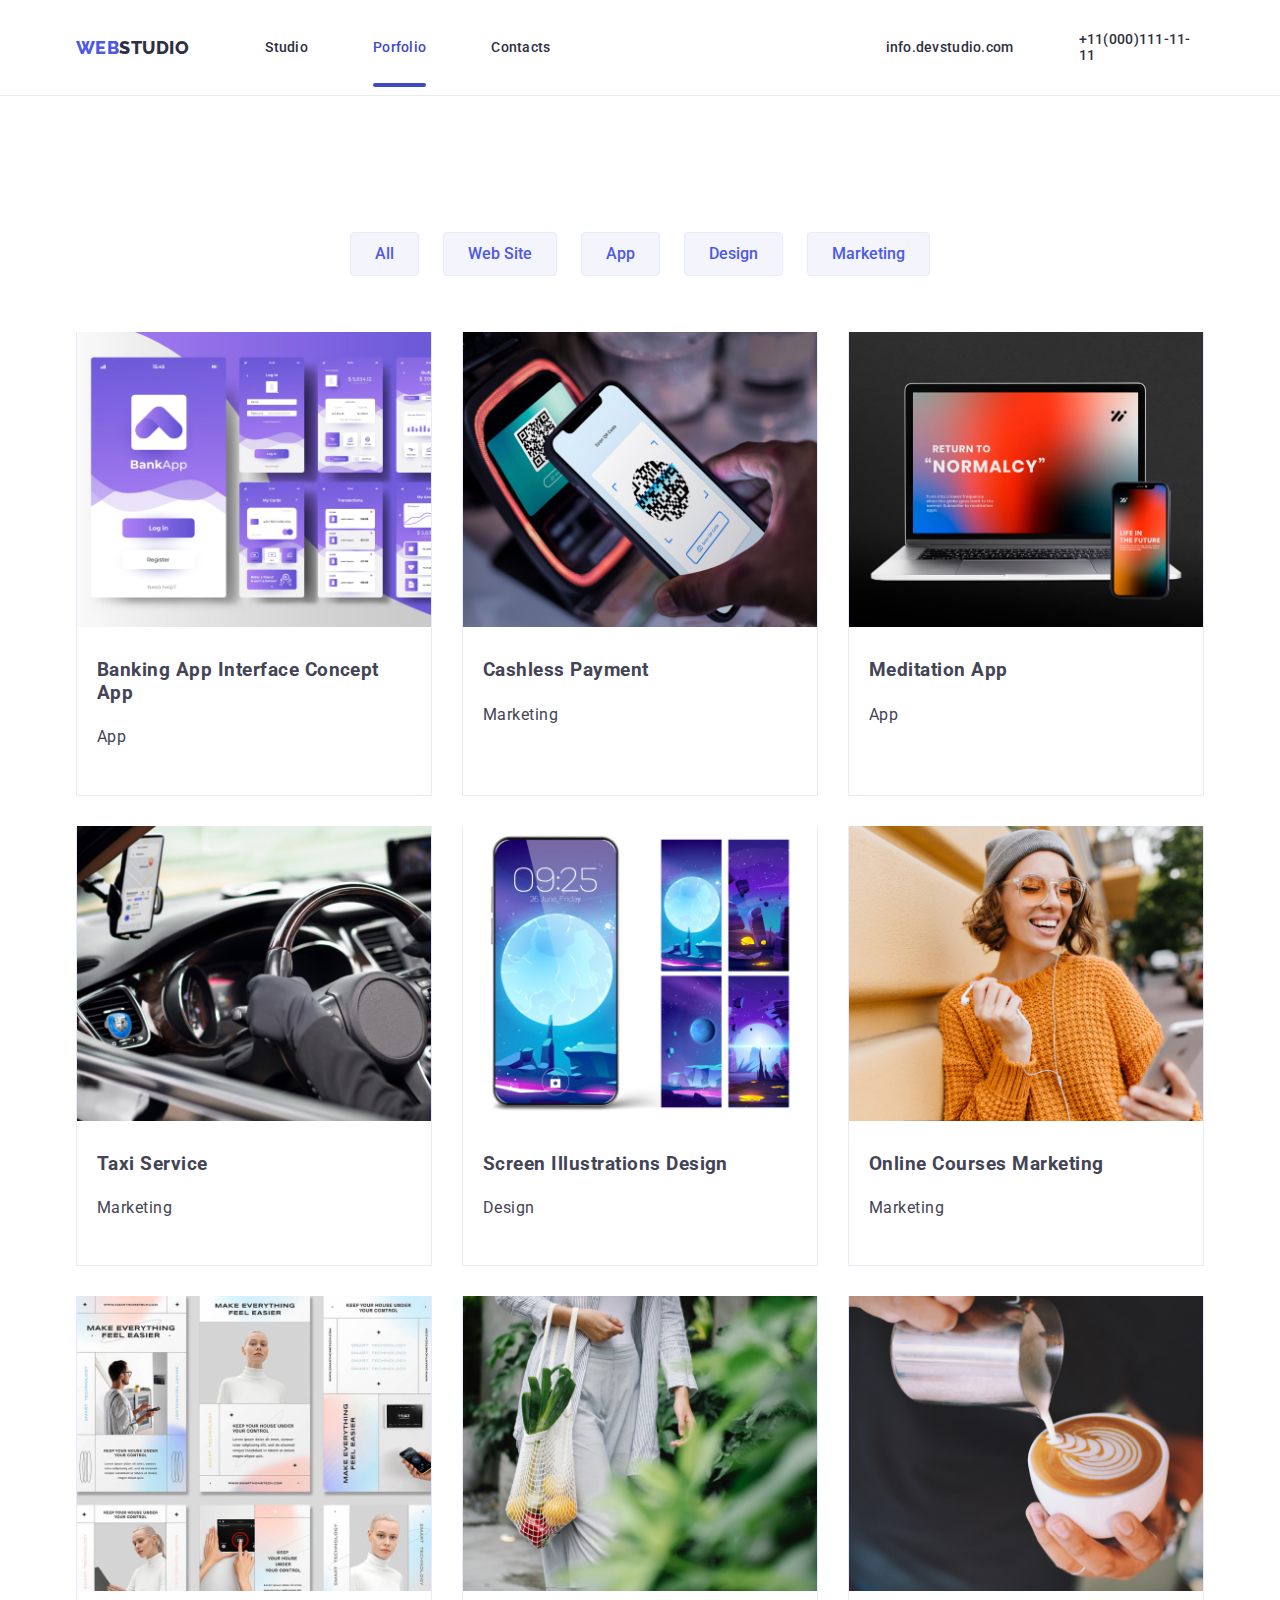
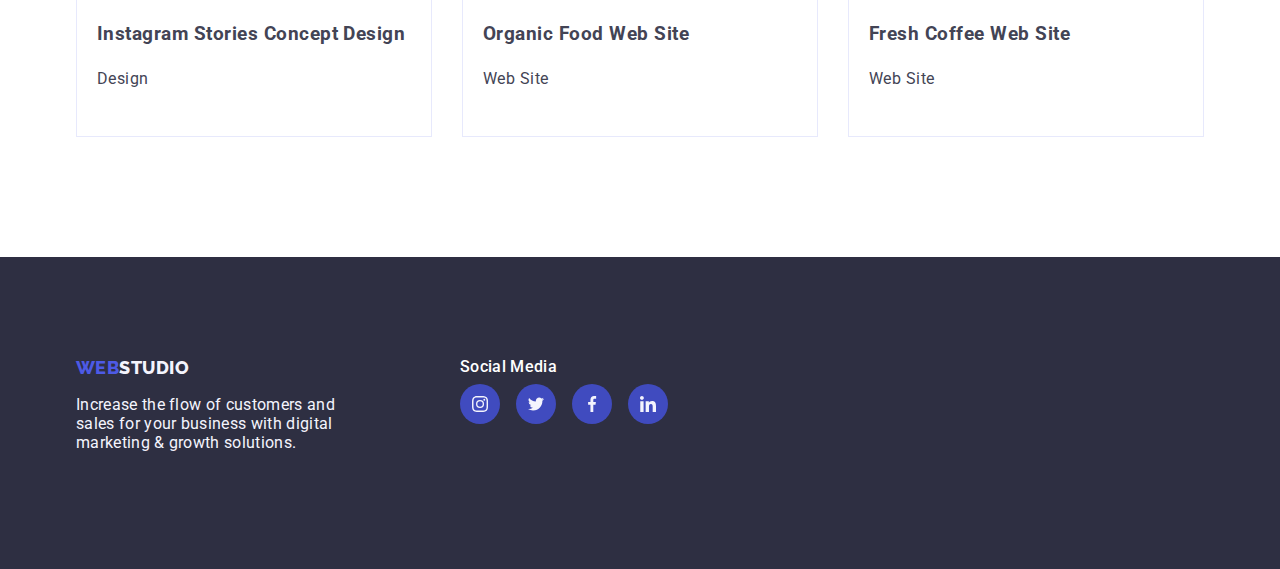
==== portfolio.html @ 23f17934 "clonedhomework5" ====
<!DOCTYPE html>
<html lang="en">

<head>
  <meta charset="UTF-8">
  <title>Portfolio</title>
  <meta name="description" content="Porfolio" />
  <link rel="stylesheet" href="./css/styles.css" />
  <link rel="stylesheet" href="./css/modern-normalize.css" />
  <link href="https://fonts.googleapis.com/css2?family=Raleway:wght@800&family=Roboto:wght@400;500;700;900&display=swap"
    rel="stylesheet">
</head>

<body>
  <!--header-->
  <header class="page-header">
    <div class="container menu">
      <nav class="nav">
        <a class="logo link" href="index.html">WEB<span class="logo-black">STUDIO</span></a>
        <ul class="nav-menu list">
          <li class="item"><a class="page link" href="index.html">Studio</a></li>
          <li class="item"><a class="page current-link" href="portfolio.html">Porfolio</a></li>
          <li class="item"><a class="page link" href="/">Contacts</a></li>
        </ul>
      </nav>
      <address>
        <ul class="contacts-menu list">
          <li class="item"><a class="contact link" href="/">info.devstudio.com</a></li>
          <li class="item"><a class="contact link" href="/">+11(000)111-11-11</a></li>
        </ul>
      </address>
    </div>
  </header>
  <!--Main Section-->
  <main>
    <h2 hidden>Selection</h2>
    <section class="section portfolio">
      <div class="container">
        <ul class="portfolio-select">
          <li class="portfolio-select-items"><button class="selects" type="button">All</button></li>
          <li class="portfolio-select-items"><button class="selects" type="button">Web
              Site</button></li>
          <li class="portfolio-select-items"><button class="selects" type="button">App</button></li>
          <li class="portfolio-select-items"><button class="selects" type="button">Design</button></li>
          <li class="portfolio-select-items"><button class="selects" type="button">Marketing</button></li>
        </ul>
      </div>
      <div class="container">
        <ul class="option list">
          <li class="cards">
            <div class="cards-box">
              <img class="options" src="images/port1.jpg" width="360" alt="bankingapp" />
              <div class="overlay">
                <p>14 Stylish and User-Friendly App Design Concepts · Task Manager App · Calorie Tracker App · Exotic Fruit Ecommerce App ·
                Cloud Storage App</p>
              </div>
            </div>
            <div class="item description">
            <h3>Banking App Interface Concept
              App</h3>
            <p>App</p>
      </div>
      </li>
      <li class="cards">
        <div class="cards-box">
          <img class="options" src="images/port2.jpg" width="360" alt="tapping" />
        <div class="overlay">
          <p>14 Stylish and User-Friendly App Design Concepts · Task Manager App · Calorie Tracker App · Exotic Fruit Ecommerce
            App ·
            Cloud Storage App</p>
        </div>
        </div>
        <div class="item description">
        <h3>Cashless Payment</h3>
        <p>Marketing</p></div>
      </li>
      <li class="cards">
        <div class="cards-box">
          <img class="options" src="images/port3.jpg" width="360" alt="laptop" />
        <div class="overlay">
          <p>14 Stylish and User-Friendly App Design Concepts · Task Manager App · Calorie Tracker App · Exotic Fruit Ecommerce
            App ·
            Cloud Storage App</p>
        </div>
        </div>
        <div class="item description">
        <h3>Meditation App</h3>
        <p>App</p>
        </div>
      </li>
      <li class="cards">
        <div class="cards-box">
          <img class="options" src="images/port4.jpg" width="360" alt="stirringwheel" />
        <div class="overlay">
          <p>14 Stylish and User-Friendly App Design Concepts · Task Manager App · Calorie Tracker App · Exotic Fruit Ecommerce
            App ·
            Cloud Storage App</p>
        </div>
        </div>
        <div class="item description">
        <h3>Taxi Service</h3>
        <p>Marketing</p>
        </div>
      </li>
      <li class="cards">
        <div class="cards-box">
          <img class="options" src="images/port5.jpg" width="360" alt="moonscreen" />
        <div class="overlay">
          <p>14 Stylish and User-Friendly App Design Concepts · Task Manager App · Calorie Tracker App · Exotic Fruit Ecommerce
            App ·
            Cloud Storage App</p>
        </div>
        </div>
        <div class="item description">
        <h3>Screen Illustrations
          Design</h3>
        <p>Design</p>
        </div>
      </li>
      <li class="cards">
        <div class="cards-box">
          <img class="options" src="images/port6.jpg" width="360" alt="student" />
        <div class="overlay">
          <p>14 Stylish and User-Friendly App Design Concepts · Task Manager App · Calorie Tracker App · Exotic Fruit Ecommerce
            App ·
            Cloud Storage App</p>
        </div>
        </div>
        <div class="item description">
        <h3>Online Courses
          Marketing</h3>
        <p>Marketing</p>
        </div>
      </li>
      <li class="cards">
        <div class="cards-box">
          <img class="options" src="images/port7.jpg" width="360" alt="stories" />
        <div class="overlay">
          <p>14 Stylish and User-Friendly App Design Concepts · Task Manager App · Calorie Tracker App · Exotic Fruit Ecommerce
            App ·
            Cloud Storage App</p>
        </div>
        </div>
        <div class="item description">
        <h3>Instagram Stories Concept
          Design</h3>
        <p>Design</p>
        </div>
      </li>
      <li class="cards">
        <div class="cards-box">
          <img class="options" src="images/port8.jpg" width="360" alt="Organic" />
        <div class="overlay">
          <p>14 Stylish and User-Friendly App Design Concepts · Task Manager App · Calorie Tracker App · Exotic Fruit Ecommerce
            App ·
            Cloud Storage App</p>
        </div>
        </div>
        <div class="item description">
        <h3>Organic Food
          Web Site</h3>
        <p>Web Site</p>
        </div>
      </li>
      <li class="cards">
        <div class="cards-box">
          <img class="options" src="images/port9.jpg" width="360" alt="coffee" />
        <div class="overlay">
          <p>14 Stylish and User-Friendly App Design Concepts · Task Manager App · Calorie Tracker App · Exotic Fruit Ecommerce
            App ·
            Cloud Storage App</p>
        </div>
        </div>
        <div class="item description">
        <h3>Fresh Coffee
          Web Site</h3>
        <p>Web Site</p>
        </div>
      </li>
      </ul>
      </div>
    </section>
  </main>
  <!--Footer-->
  <footer class="page-footer">
    <div class="footerlogo">
      <a class="logo link" href="index.html">WEB<span class="logo-white">STUDIO</span></a>
      <p>Increase the flow of customers and
        sales for your business with digital
        marketing & growth solutions.
    </div>
    <div class="footer-social">
      <h3 class="footer-social-title">
        Social Media
      </h3>
      <ul class="footer-social-list">
        <li class="footer-social-item">
          <a href="#">
            <svg class="footer-social-list-img" width="16" height="16">
              <use href="./images/svg/icons.svg#instagram"></use>
            </svg>
          </a>
        </li>
        <li class="footer-social-item">
          <a href="#">
            <svg class="footer-social-list-img" width="16" height="16">
              <use href="./images/svg/icons.svg#twitter"></use>
            </svg>
          </a>
        </li>
        <li class="footer-social-item">
          <a href="#">
            <svg class="footer-social-list-img" width="16" height="16">
              <use href="./images/svg/icons.svg#facebook"></use>
            </svg>
          </a>
        </li>
        <li class="footer-social-item">
          <a href="#">
            <svg class="footer-social-list-img" width="16" height="16">
              <use class="icon" href="./images/svg/icons.svg#linkedin"></use>
            </svg>
          </a>
        </li>
      </ul>
    </div>
  </footer>
  <script src="./js/modal.js"></script>
</body>

</html>
---- css/styles.css ----
:root {
  --primary: #4D5AE5;
  --cta: #404BBF;
  --dark: #2E2F42;
  --primary-text: #434455;
  --background-grey: #2E2F42;
  --background-white: #FFFFFF;
  --accent-color: #F4F4FD;
  --accent-cornflower: #E7E9FC;
  --mint: #31D0AA;
  --lightscale: #8E8F99;
  --dairy: #FCFCFC;
}

body {
  display: flex;
  flex-direction: column;
  align-items: center;
  justify-content: center;
  font-family: 'Roboto', sans-serif;
  background-color: var(--background-white);
  color: var(--primary-text);
  font-size: 16px;
  letter-spacing: 0.03em; 
}

/* css resets */
h1,
h2,
h3,
h4,
h5,
h6{
  margin: 0;
  line-height: 1.2;
}

.p{
  margin: 0;
  padding: 0;
  font-size: 16px;
  font-weight: 400;
  line-height: 1.5;
}
ul{
  padding: 0;
}

*,
*::after,
*::before {
  box-sizing: inherit;
}

img {
  display: block;
  max-width: 100%;
  height: auto;
}

address {
  font-style: normal;
}

.link {
  text-decoration: none;
  color: inherit;
}

.list {
  list-style: none;
  padding: 0;
  margin: 0;
}

.container {
  width: 1158px;
  padding-left: 15px;
  padding-right: 15px;
  margin-left: auto;
  margin-right: auto;
}

.section {
  padding: 120px 0px;
}

.section-title {
  margin-bottom: 50px;
  color: var(--dark);
  font-weight: 700;
  font-size: 36px;
  line-height: 1.17;
  text-align: center;
}

.section.no-top-padding {
  padding-top: 0;
}

/* logo */

.logo {
  color: var(--primary);
  font-family: 'Raleway', 'sans-serif';
  font-weight: 800;
  font-size: 18px;
  line-height: 1.2;
}

.logo-black {
  color: var(--background-grey);
}

.logo-white {
  color: var(--accent-color);
}

/* header */

.page-header {
  border-bottom: 1px solid #ececec;
  width: 1440px;
}

.menu,
.nav,
.nav-menu,
.contacts-menu {
  display: flex;
  align-items: center;
}



.nav-menu {
  margin-left: 76px;
}

.contacts-menu {
  margin-left: 335px;
}

.nav-menu .item:not(:last-child),
.contacts-menu .item:not(:last-child) {
  margin-right: 65px;
}

.nav-menu .page,
.contacts-menu .contact {
  display: block;
  padding-top: 32px;
  padding-bottom: 31px;
  color: var(--dark);
  font-weight: 500;
  font-size: 14px;
  line-height: 1.14;
  letter-spacing: 0.02em;
}

.nav-menu .page:hover,
.nav-menu .page:focus,
.contacts-menu .contact:hover,
.contacts-menu .contact:focus {
  color: var(--cta)
}

/* underlined effects */
.nav-menu .current-link{
  position: relative;
  text-decoration: none;
  color: var(--cta);
}

.current-link::after{
    content: '';
    position: absolute;
    left: 0;
    bottom: 0;
    border-radius: 2px;
    width: 100%;
    height: 4px;
    background-color: var(--cta);
}


/* hero */
.hero {
  padding-top: 200px;
  padding-bottom: 200px;
  text-align: center;
}

.bg-hero {
  background-color: var(--background-grey);
  background: linear-gradient(rgba(46, 47, 66, 0.7), rgba(46,47,66,0.7)),
      url('../images/hero.jpg');
  background-size: cover;
  background-repeat: no-repeat;
  background-position: center;
  width: 1440px;
  height: 600px;
  padding-top: 188px;
  padding-bottom: 188px;
}

.hero-heading {
  color: var(--background-white);
  font-weight: 700;
  font-size: 56px;
  line-height: 1.2;
  letter-spacing: 1.12px;
  margin-bottom: 30px;
}

/* buttons */
.button {
  font-family: inherit;
  letter-spacing: 0.03em;
  cursor: pointer;
  border-color: transparent;
  border-radius: 4px;
}

.order {
  background-color: var(--primary);
  color: var(--background-white);
  padding: 16px 32px;
  font-weight: 700;
  font-size: 16px;
  line-height: 1.87;
  letter-spacing: 0.06em;
  box-shadow: 0px 4px 4px 0px rgba(0, 0, 0, 0.15);
}

.button.order:hover,
.button.order:focus {
  background-color: var(--cta);
}

.features {
  list-style: none;
  align-items: center;
  display: flex;
  justify-content: center;
  gap: 40px;
}

.feature-item-img{
  height: 112px;
  width: 100%;
  border-radius: 4px;
  background: var(--accent-color);
  display: flex;
  justify-content: center;
  align-items: center;
  margin-bottom: 8px;
}


/* our team */



.teams {
  display: flex;
  flex-wrap: wrap;
  gap: 30px;
}

.teams .member {
  flex-basis: calc((100% - 90px)/ 4);
}

.bg-team {
  background-color: var(--accent-color);
}

.teams .member {
  background-color: var(--background-white);
  box-shadow: 0px 1px 3px rgba(0, 0, 0, 0.12), 0px 1px 1px rgba(0, 0, 0, 0.14), 0px 2px 1px rgba(0, 0, 0, 0.2);
  border-radius: 0px 0px 4px 4px;
}

.member .members {
  display: flex;
  flex-direction: column;
  justify-content: center;
  align-items: center;
  gap: 8px;
  padding: 32px 10px;
}

.task {
  display: flex;
  flex-wrap: wrap;
  gap: 30px;
}

.task .tasks {
  flex-basis: calc((100% - 60px) / 3);
}

.teams-social-list {
  display: flex;
  justify-content: center;
  align-items: center;
  gap: 24px;
}

.social-list-item{
  list-style: none;
}

.social-list-item a{
  display: flex;
  justify-content: center;
  align-items: center;
  background-color: var(--primary);
  width: 40px;
  height: 40px;
  border-radius: 50%;
  cursor: pointer;
} 
.social-list-img {
  fill: var(--accent-color);
}
.teams-social-list a:hover,
.teams-social-list a:focus{
  background-color: var(--cta);
}

/*customers*/

.customers {
  display: flex;
  justify-content: center;
  align-items: center;
  flex-direction: column;
  gap: 32px;
  padding: 120px 15px;
}

.customers-title {
  text-align: center;
  color: var(--dark);
  font-size: 32px;
  font-weight: 700;
  margin-bottom: 40px;
}

.customers-list {
  width: 100%;
  display: flex;
  align-items: center;
  gap: 24px;
}

.customers-list-item {
  width: 168px;
  height: 88px;
  border-radius: 4px;
  border: 1px solid var(--lightscale);
  display: flex;
  justify-content: center;
  align-content: center;
  padding: 15px 25px;
  cursor: pointer;
}


.customers-list-item-img {
  width: 100%;
  fill: var(--lightscale);
}

.customers-list-item:hover {
  border: 1px solid var(--cta);
}

.customers-list-item-img:hover {
  fill: var(--cta);
}

/* portfolio */

.option {
  display: flex;
  flex-wrap: wrap;
  gap: 30px;
  position: relative;
}

.option .cards {
  flex-basis: calc((100% - 60px) / 3);
}

.cards {
  border-bottom: 1px solid var(--accent-cornflower);
  border-left: 1px solid var(--accent-cornflower);
  border-right: 1px solid var(--accent-cornflower);
  cursor: pointer;
}

.cards:hover {
  box-shadow: 0px 1px 3px rgba(0, 0, 0, 0.12), 0px 1px 1px rgba(0, 0, 0, 0.14), 0px 2px 1px rgba(0, 0, 0, 0.2);
}

.cards .description {
  display: flex;
  flex-direction: column;
  gap: 8px;
  padding: 32px 20px;
}

.cards{
  background-color: var(--background-white);
  border: 2px 2px;
  position: relative;
}

/* overlay animation */

.cards-box {
  position: relative;
  width: auto;
  height: auto;
  overflow: hidden;
}

.overlay {
  display: flex;
  position: absolute;
  top: 0;
  left: 0;
  width: 360px;
  height: 300px;
  flex-shrink: 0;
  background-color: var(--primary);
  transform: translatey(100%);
  transition: transform 250ms cubic-bezier(0.4, 0, 0.2, 1);
}

.cards:hover .overlay {
  transform: translateY(0);
  will-change: transform;
}

.overlay p {
  font-family: 'Roboto', sans-serif;
  font-style: normal;
  font-size: 16px;
  color: var(--accent-color);
  font-weight: 400;
  letter-spacing: 0.32px;
  line-height: 1.2;
  margin: 0;
  padding: 40px 32px 0 32px;

}

.portfolio-select {
  display: flex;
  flex-wrap: wrap;
  justify-content: space-between;
  align-items: center;
  row-gap: 48px;
  column-gap: 24px;
}

.selects {
  border-radius: 4px;
  border: 1px solid var(--accent-cornflower);
  background: var(--accent-color);
  display: flex;
  padding: 12px 24px;
  justify-content: space-between;
  align-items: center;
  color: var(--primary);
  text-align: center;
  font-family: 'Roboto', sans-serif;
  font-size: 16px;
  font-style: normal;
  font-weight: 500;
  list-style: none;
  cursor: pointer;
}

.selects:hover, 
.selects:focus {
  background-color: var(--primary);
  color: var(--background-white);
  box-shadow: 0px 1px 3px rgba(0, 0, 0, 0.1), 0px 1px 1px rgba(0, 0, 0, 0.08), 0px 2px 1px rgba(0, 0, 0, 0.12);
}


.portfolio-select {   
  display: flex;
  list-style: none;
  align-content: center;
  justify-content: center;
  gap: 24px;
}

.portfolio-select-items {
  display: flex;
  justify-content: center;
  align-items: center;
  gap: 40px;
  margin-bottom: 40px;
}

/* footer */

.page-footer {
  display: flex;
  align-items: flex-start;
  background-color: var(--background-grey);
  width: 1440px;
  height: 312px;
  padding: 100px 156px;
  gap: 120px;
}

.footerlogo{
  font-family: 'Roboto', sans-serif;
  font-style: normal;
  gap: 8px;

}

.footerlogo p{
  font-size: 16px;
  color: var(--accent-color);
  line-height: 1.2;
  width: 264px;
  letter-spacing: 0.32px;
}

.footer-social {
  display: flex;
  flex-direction: column;
  gap: 8px;
}

.footer-social-title {
  font-size: 16px;
  color: var(--background-white);
  font-family: 'Roboto', sans-serif;
  font-style: normal;
  font-weight: 500;
  line-height: 1.2;
  letter-spacing: 0.32px;
}

.footer-social-list {
  display: inline-flex;
  align-items: flex-start;
  gap: 16px;
  margin-top: 0;
}

.footer-social-item{
  list-style: none;
}
.footer-social-item a{
  display: flex;
  justify-content: center;
  align-items: center;
  width: 40px;
  height: 40px;
  padding: 8px;
  background: var(--cta);
  border-radius: 50%;
  cursor: pointer;
}

.footer-social-list-img {
  width: 100%;
  fill: var(--accent-color);
}

.footer-social-item a:hover,
.footer-social-item a:focus {
  background: var(--mint);
}


.modal{
  background-color: rgba(0, 0, 0, 0.5);
  position: fixed;
  display: flex;
  align-items: center;
  justify-content: center;
  width: 100%;
  height: 100%;
  top: 0;
  left: 0;
  pointer-events: auto;
  opacity: 1;
  transition-property: visibility, opacity;
  transition-duration: 250ms;
  transform: none;
}

.modal.is-hidden{
  visibility: hidden;
  opacity: 0;
  pointer-events: none; 
  transform: translateY(-20px);
}

.modal.is-hidden .modal-content{
  transform: scale(0.5);
}

.modal-content{
  position: relative;
  display: flex;
  align-items: center;
  width: 408px;
  height: 584px;
  border-radius: 4px;
  background: var(--dairy);
  box-shadow: 0px 2px 1px 0px rgba(0, 0, 0, 0.20), 
              0px 1px 3px 0px rgba(0, 0, 0, 0.12), 
              0px 1px 1px 0px rgba(0, 0, 0, 0.14);
  transform: none;
  transition: transform 250ms;
}

.modal-close{
  display:flex;
  align-items: center;
  justify-content: center;
  background-color: var(--accent-color);
  border: solid 1px var(--lightscale);
  width: 24px;
  height: 24px;
  position: absolute;
  border-radius: 50%;
  right: 0;
  top: 0;
  margin-top: 10px;
  margin-right: 10px;
  cursor: pointer;
}

.close-icon {
  width: 100%;
  height: 100%;
  margin-top: 12px;
  fill: var(--dark);
  

}

.modal-close:active {
  background-color: var(--cta);
}
.close-icon:active{
  fill: var(--background-white);
}
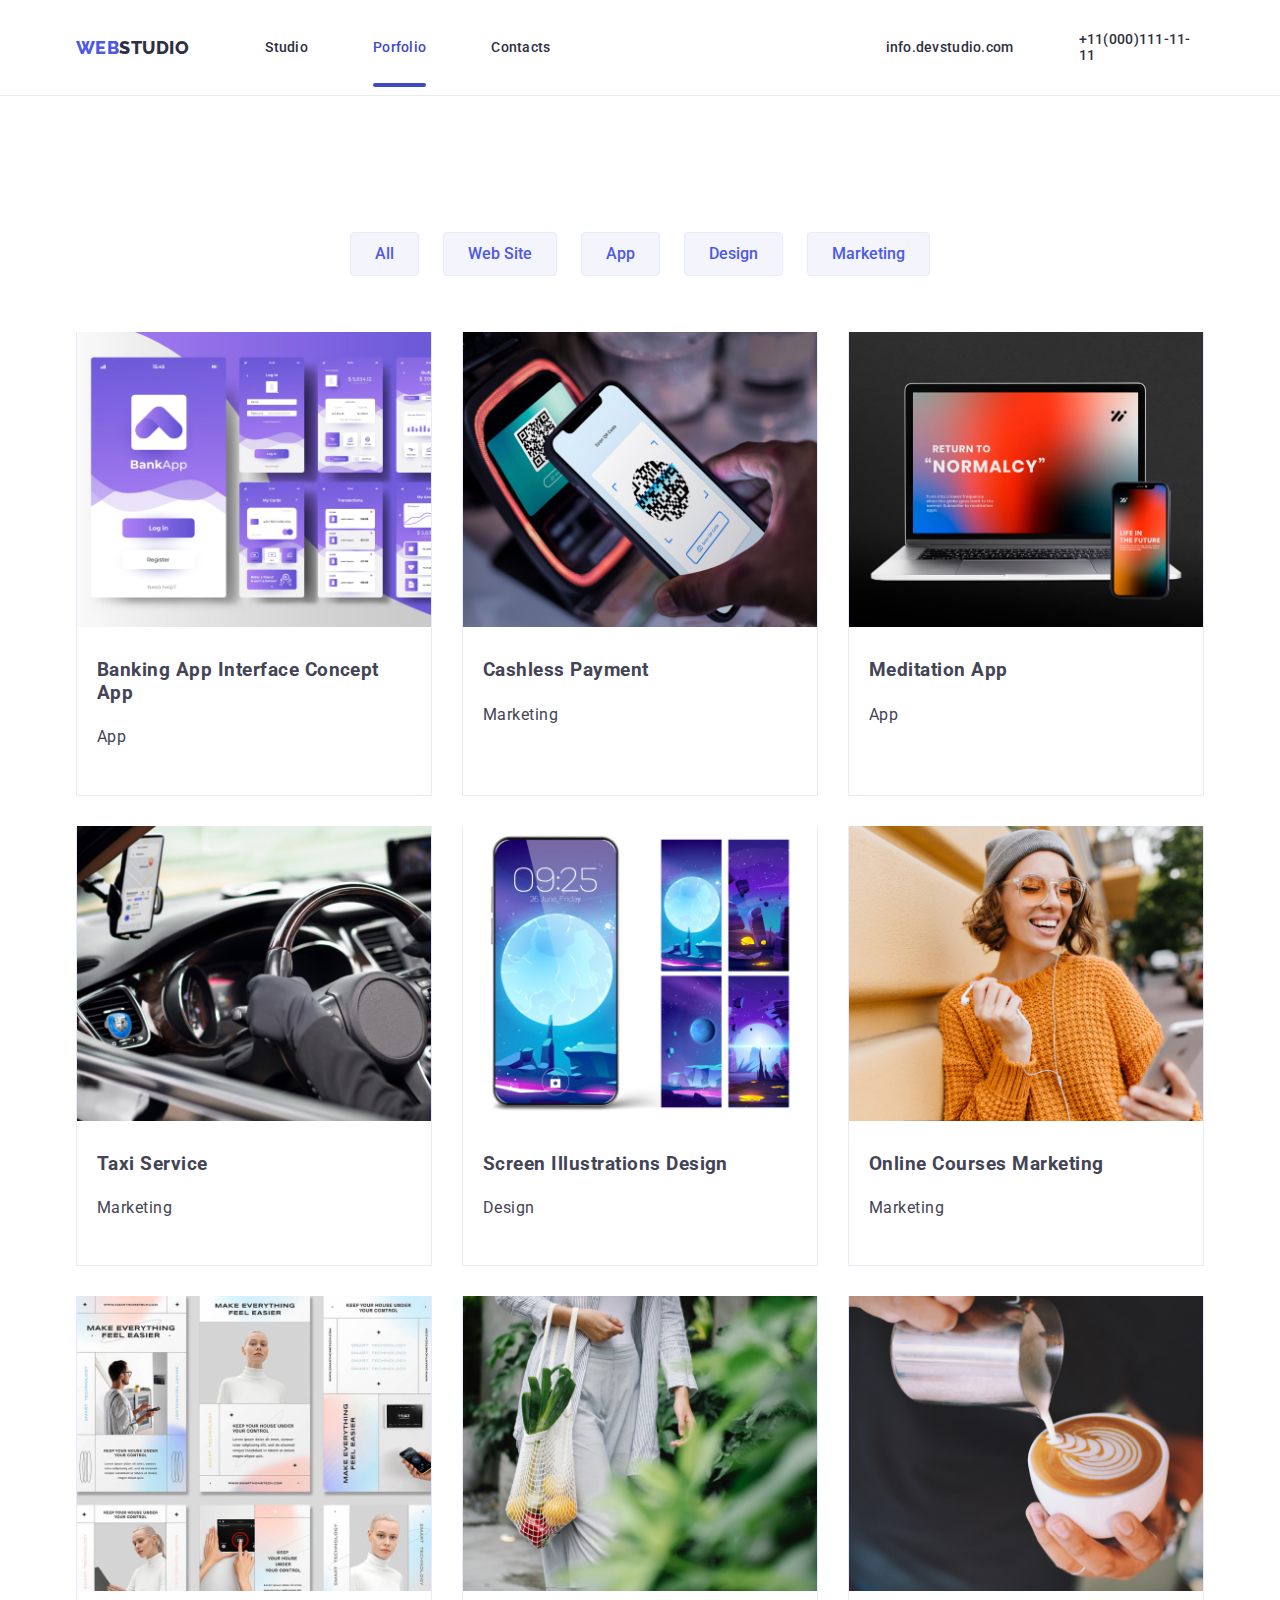
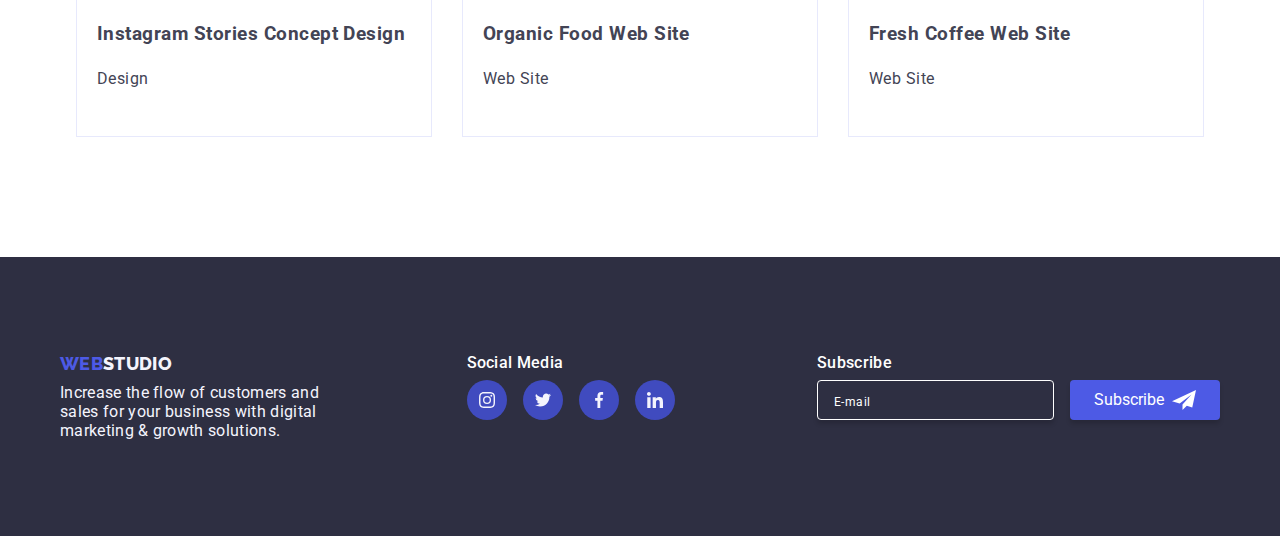
==== commit aa0b9749: "revision" ====
--- a/portfolio.html
+++ b/portfolio.html
@@ -183,44 +183,69 @@
   </main>
   <!--Footer-->
   <footer class="page-footer">
-    <div class="footerlogo">
-      <a class="logo link" href="index.html">WEB<span class="logo-white">STUDIO</span></a>
-      <p>Increase the flow of customers and
-        sales for your business with digital
-        marketing & growth solutions.
-    </div>
-    <div class="footer-social">
-      <h3 class="footer-social-title">
-        Social Media
-      </h3>
-      <ul class="footer-social-list">
-        <li class="footer-social-item">
-          <a href="#">
-            <svg class="footer-social-list-img" width="16" height="16">
-              <use href="./images/svg/icons.svg#instagram"></use>
-            </svg>
-          </a>
+    <div class="footer-container">
+      <ul class="footer-lists">
+        <li class="footer-items">
+          <h3>
+            <a class="logo link" href="index.html">WEB<span class="logo-white">STUDIO</span></a>
+          </h3>
+          <p>Increase the flow of customers and
+            sales for your business with digital
+            marketing & growth solutions.
+          </p>
         </li>
-        <li class="footer-social-item">
-          <a href="#">
-            <svg class="footer-social-list-img" width="16" height="16">
-              <use href="./images/svg/icons.svg#twitter"></use>
-            </svg>
-          </a>
+        <li class="footer-items">
+          <h3>
+            Social Media
+          </h3>
+          <ul class="footer-list">
+            <li class="footer-list-item">
+              <a href="#">
+                <svg class="footer-social-list-img" width="16" height="16">
+                  <use href="./images/svg/icons.svg#instagram"></use>
+                </svg>
+              </a>
+            </li>
+            <li class="footer-list-item">
+              <a href="#">
+                <svg class="footer-social-list-img" width="16" height="16">
+                  <use href="./images/svg/icons.svg#twitter"></use>
+                </svg>
+              </a>
+            </li>
+            <li class="footer-list-item">
+              <a href="#">
+                <svg class="footer-social-list-img" width="16" height="16">
+                  <use href="./images/svg/icons.svg#facebook"></use>
+                </svg>
+              </a>
+            </li>
+            <li class="footer-list-item">
+              <a href="#">
+                <svg class="footer-social-list-img" width="16" height="16">
+                  <use href="./images/svg/icons.svg#linkedin"></use>
+                </svg>
+              </a>
+            </li>
+          </ul>
         </li>
-        <li class="footer-social-item">
-          <a href="#">
-            <svg class="footer-social-list-img" width="16" height="16">
-              <use href="./images/svg/icons.svg#facebook"></use>
-            </svg>
-          </a>
-        </li>
-        <li class="footer-social-item">
-          <a href="#">
-            <svg class="footer-social-list-img" width="16" height="16">
-              <use class="icon" href="./images/svg/icons.svg#linkedin"></use>
-            </svg>
-          </a>
+        <li class="footer-items">
+          <h3>
+            Subscribe
+          </h3>
+          <form action="#" class="footer-form">
+            <div class="footer-form-group">
+              <input type="email" placeholder="E-mail" />
+            </div>
+            <div class="footer-form-group">
+              <button type="submit">
+                Subscribe
+                <svg width="24" height="24">
+                  <use href="images/svg/icons.svg#frame"></use>
+                </svg>
+              </button>
+            </div>
+          </form>
         </li>
       </ul>
     </div>
--- a/css/styles.css
+++ b/css/styles.css
@@ -10,18 +10,20 @@
   --mint: #31D0AA;
   --lightscale: #8E8F99;
   --dairy: #FCFCFC;
+  --transition-time: 250ms;
+  --timing-function: cubic-bezier(0.4, 0, 0.2, 1);
 }
 
 body {
-  display: flex;
+  /* display: flex;
   flex-direction: column;
   align-items: center;
-  justify-content: center;
+  justify-content: center; */
   font-family: 'Roboto', sans-serif;
   background-color: var(--background-white);
   color: var(--primary-text);
   font-size: 16px;
-  letter-spacing: 0.03em; 
+  letter-spacing: 0.03em;
 }
 
 /* css resets */
@@ -30,19 +32,20 @@
 h3,
 h4,
 h5,
-h6{
+h6 {
   margin: 0;
   line-height: 1.2;
 }
 
-.p{
+.p {
   margin: 0;
   padding: 0;
   font-size: 16px;
   font-weight: 400;
   line-height: 1.5;
 }
-ul{
+
+ul {
   padding: 0;
 }
 
@@ -120,7 +123,6 @@
 
 .page-header {
   border-bottom: 1px solid #ececec;
-  width: 1440px;
 }
 
 .menu,
@@ -162,25 +164,27 @@
 .nav-menu .page:focus,
 .contacts-menu .contact:hover,
 .contacts-menu .contact:focus {
-  color: var(--cta)
+  color: var(--cta);
+  transition: all var(--timing-function) var(--transition-time);
 }
 
 /* underlined effects */
-.nav-menu .current-link{
+.nav-menu .current-link {
   position: relative;
   text-decoration: none;
   color: var(--cta);
 }
 
-.current-link::after{
-    content: '';
-    position: absolute;
-    left: 0;
-    bottom: 0;
-    border-radius: 2px;
-    width: 100%;
-    height: 4px;
-    background-color: var(--cta);
+.current-link::after {
+  content: '';
+  position: absolute;
+  left: 0;
+  bottom: 0;
+  border-radius: 2px;
+  width: 100%;
+  height: 4px;
+  background-color: var(--cta);
+  transition: all var(--timing-function) var(--transition-time);
 }
 
 
@@ -193,13 +197,12 @@
 
 .bg-hero {
   background-color: var(--background-grey);
-  background: linear-gradient(rgba(46, 47, 66, 0.7), rgba(46,47,66,0.7)),
-      url('../images/hero.jpg');
+  background: linear-gradient(rgba(46, 47, 66, 0.7), rgba(46, 47, 66, 0.7)),
+    url('../images/hero.jpg');
   background-size: cover;
   background-repeat: no-repeat;
   background-position: center;
-  width: 1440px;
-  height: 600px;
+  margin: 0 auto;
   padding-top: 188px;
   padding-bottom: 188px;
 }
@@ -231,6 +234,7 @@
   line-height: 1.87;
   letter-spacing: 0.06em;
   box-shadow: 0px 4px 4px 0px rgba(0, 0, 0, 0.15);
+  transition: all var(--timing-function) var(--transition-time);
 }
 
 .button.order:hover,
@@ -246,7 +250,7 @@
   gap: 40px;
 }
 
-.feature-item-img{
+.feature-item-img {
   height: 112px;
   width: 100%;
   border-radius: 4px;
@@ -308,11 +312,11 @@
   gap: 24px;
 }
 
-.social-list-item{
+.social-list-item {
   list-style: none;
 }
 
-.social-list-item a{
+.social-list-item a {
   display: flex;
   justify-content: center;
   align-items: center;
@@ -320,25 +324,25 @@
   width: 40px;
   height: 40px;
   border-radius: 50%;
+  transition: all var(--transition-time) var(--timing-function);
   cursor: pointer;
-} 
+}
+
 .social-list-img {
   fill: var(--accent-color);
 }
+
 .teams-social-list a:hover,
-.teams-social-list a:focus{
+.teams-social-list a:focus {
   background-color: var(--cta);
 }
 
 /*customers*/
 
 .customers {
-  display: flex;
-  justify-content: center;
-  align-items: center;
-  flex-direction: column;
-  gap: 32px;
-  padding: 120px 15px;
+  max-width: 1200px;
+  margin: 0 auto;
+  padding: 80px 0;
 }
 
 .customers-title {
@@ -350,10 +354,13 @@
 }
 
 .customers-list {
-  width: 100%;
-  display: flex;
-  align-items: center;
+  display: flex;
+  flex-wrap: wrap;
   gap: 24px;
+}
+
+.customers-list .customers-list-item {
+  flex-basis: calc((100% - 120px) / 6);
 }
 
 .customers-list-item {
@@ -368,7 +375,6 @@
   cursor: pointer;
 }
 
-
 .customers-list-item-img {
   width: 100%;
   fill: var(--lightscale);
@@ -378,8 +384,9 @@
   border: 1px solid var(--cta);
 }
 
-.customers-list-item-img:hover {
+.customers-list-item:hover svg {
   fill: var(--cta);
+  transition: all var(--transition-time) var(--timing-function);
 }
 
 /* portfolio */
@@ -413,7 +420,7 @@
   padding: 32px 20px;
 }
 
-.cards{
+.cards {
   background-color: var(--background-white);
   border: 2px 2px;
   position: relative;
@@ -438,7 +445,7 @@
   flex-shrink: 0;
   background-color: var(--primary);
   transform: translatey(100%);
-  transition: transform 250ms cubic-bezier(0.4, 0, 0.2, 1);
+  transition: transform var(--timing-function) var(--transition-time);
 }
 
 .cards:hover .overlay {
@@ -484,9 +491,10 @@
   font-weight: 500;
   list-style: none;
   cursor: pointer;
-}
-
-.selects:hover, 
+  transition: all var(--transition-time) var(--timing-function);
+}
+
+.selects:hover,
 .selects:focus {
   background-color: var(--primary);
   color: var(--background-white);
@@ -494,7 +502,7 @@
 }
 
 
-.portfolio-select {   
+.portfolio-select {
   display: flex;
   list-style: none;
   align-content: center;
@@ -512,38 +520,42 @@
 
 /* footer */
 
+.footer-container {
+  max-width: 1200px;
+  margin: 0 auto;
+  padding: 80px 20px;
+}
+
 .page-footer {
-  display: flex;
-  align-items: flex-start;
   background-color: var(--background-grey);
-  width: 1440px;
-  height: 312px;
-  padding: 100px 156px;
-  gap: 120px;
-}
-
-.footerlogo{
+  width: 100%;
+}
+
+
+.footerlogo {
   font-family: 'Roboto', sans-serif;
   font-style: normal;
+  list-style: none;
   gap: 8px;
 
 }
 
-.footerlogo p{
+.footer-items p {
   font-size: 16px;
   color: var(--accent-color);
   line-height: 1.2;
   width: 264px;
   letter-spacing: 0.32px;
-}
-
-.footer-social {
+  margin: 0 auto;
+}
+
+.footer-items {
   display: flex;
   flex-direction: column;
   gap: 8px;
 }
 
-.footer-social-title {
+.footer-items h3 {
   font-size: 16px;
   color: var(--background-white);
   font-family: 'Roboto', sans-serif;
@@ -553,17 +565,24 @@
   letter-spacing: 0.32px;
 }
 
-.footer-social-list {
+.footer-lists {
+  display: flex;
+  justify-content: space-between;
+  gap: 40px;
+}
+
+.footer-list {
   display: inline-flex;
   align-items: flex-start;
   gap: 16px;
   margin-top: 0;
 }
 
-.footer-social-item{
+.footer-list-item {
   list-style: none;
 }
-.footer-social-item a{
+
+.footer-list-item a {
   display: flex;
   justify-content: center;
   align-items: center;
@@ -572,6 +591,7 @@
   padding: 8px;
   background: var(--cta);
   border-radius: 50%;
+  transition: all var(--transition-time) var(--timing-function);
   cursor: pointer;
 }
 
@@ -580,13 +600,64 @@
   fill: var(--accent-color);
 }
 
-.footer-social-item a:hover,
-.footer-social-item a:focus {
+.footer-list-item a:hover,
+.footer-list-item a:focus {
   background: var(--mint);
 }
 
-
-.modal{
+.footer-form {
+  display: flex;
+  align-items: flex-start;
+  gap: 16px;
+}
+
+.footer-form input {
+  height: 40px;
+  border-radius: 4px;
+  border: 1px solid var(--background-white);
+  padding: 8px 16px;
+  color: var(--background-white);
+  background: transparent;
+  box-shadow: 0px 4px 4px 0px rgba(0, 0, 0, 0.15);
+  transition: all var(--timing-function);
+}
+
+.footer-form input::placeholder {
+  color: var(--background-white);
+  font-size: 12px;
+  letter-spacing: 0.48px;
+}
+
+button {
+  border: none;
+  outline: none;
+}
+
+.footer-form button {
+  height: 40px;
+  border-radius: 4px;
+  padding: 8px 24px;
+  display: flex;
+  justify-content: center;
+  align-items: center;
+  color: var(--background-white);
+  background: var(--primary);
+  box-shadow: 0px 4px 4px 0px rgba(0, 0, 0, 0.15);
+  transition: all var(--transition-time) var(--timing-function);
+  cursor: pointer;
+}
+
+.footer-form button:hover {
+  background: var(--cta);
+}
+
+.footer-form button svg {
+  fill: var(--background-white);
+  margin-left: 8px;
+}
+
+
+.modal {
   background-color: rgba(0, 0, 0, 0.5);
   position: fixed;
   display: flex;
@@ -603,34 +674,36 @@
   transform: none;
 }
 
-.modal.is-hidden{
+.modal.is-hidden {
   visibility: hidden;
   opacity: 0;
-  pointer-events: none; 
+  pointer-events: none;
   transform: translateY(-20px);
 }
 
-.modal.is-hidden .modal-content{
+.modal.is-hidden .modal-content {
   transform: scale(0.5);
 }
 
-.modal-content{
+.modal-content {
   position: relative;
   display: flex;
+  flex-direction: column;
   align-items: center;
   width: 408px;
   height: 584px;
+  padding: 72px 24px 24px 24px;
   border-radius: 4px;
   background: var(--dairy);
-  box-shadow: 0px 2px 1px 0px rgba(0, 0, 0, 0.20), 
-              0px 1px 3px 0px rgba(0, 0, 0, 0.12), 
-              0px 1px 1px 0px rgba(0, 0, 0, 0.14);
+  box-shadow: 0px 2px 1px 0px rgba(0, 0, 0, 0.20),
+    0px 1px 3px 0px rgba(0, 0, 0, 0.12),
+    0px 1px 1px 0px rgba(0, 0, 0, 0.14);
   transform: none;
   transition: transform 250ms;
 }
 
-.modal-close{
-  display:flex;
+.modal-close {
+  display: flex;
   align-items: center;
   justify-content: center;
   background-color: var(--accent-color);
@@ -644,35 +717,185 @@
   margin-top: 10px;
   margin-right: 10px;
   cursor: pointer;
+  transition: all var(--transition-time) var(--timing-function);
 }
 
 .close-icon {
   width: 100%;
   height: 100%;
-  margin-top: 12px;
+  padding-top: 7px;
+  padding-left: 1px;
   fill: var(--dark);
-  
-
-}
-
-.modal-close:active {
+
+
+}
+
+.modal-close:active,
+.modal-close:hover {
   background-color: var(--cta);
 }
-.close-icon:active{
+
+.close-icon:active,
+.modal-close:hover svg {
   fill: var(--background-white);
 }
 
-
-
-
-
-
-
-
-
-
-
-
-
-
-  +/* modal form */
+.form-title {
+  display: flex;
+  text-align: center;
+  font-family: 'Roboto', sans-serif;
+  font-size: 16px;
+  color: var(--dark);
+  font-style: normal;
+  font-weight: 500;
+  line-height: 1.2px;
+  letter-spacing: 0.32px;
+  margin: 0;
+}
+
+.signup_form {
+  display: flex;
+  width: 360px;
+  flex-direction: column;
+  align-items: flex-start;
+  gap: 8px;
+  border-radius: 4px;
+  margin-top: 20px;
+}
+
+.signup_form .form-input {
+  width: 360px;
+  height: 40px;
+  padding-left: 30px;
+}
+
+.input-group textarea {
+  width: 360px;
+  height: 120px;
+  border-radius: 4px;
+  font-family: 'Roboto', sans-serif;
+  border: 1px solid var(--lightscale);
+  padding-left: 10px;
+  padding-top: 10px;
+  resize: none;
+  outline: none;
+}
+
+.input-group:focus-within textarea {
+  border: 1px solid var(--primary);
+  border-radius: 4px;
+}
+
+.input-field {
+  position: relative;
+  text-underline-offset: 10px;
+
+}
+
+.input-field input {
+  border: var(--background-grey);
+  outline: none;
+  color: var(--dark);
+  border-radius: 4px;
+  background: transparent;
+
+}
+
+.input-group .input-field {
+  border-radius: 4px;
+  border: 1px solid var(--lightscale);
+}
+
+.input-field svg {
+  fill: var(--lightscale);
+  transition: fill var(--transition-time) var(--timing-function);
+}
+
+.input-field:focus-within svg {
+  fill: var(--primary);
+}
+
+.input-field:focus-within {
+  border: 1px solid var(--primary);
+  border-radius: 4px;
+}
+
+
+.input-icon {
+  position: absolute;
+  left: 10px;
+  top: 22px;
+  transform: translateY(-50%);
+  width: 18px;
+  height: 24px;
+}
+
+.is-hidden {
+  visibility: none;
+  opacity: 0;
+  pointer-events: none;
+}
+
+/* checkbox svg */
+
+.form-checkbox-icon {
+  position: absolute;
+  left: 24px;
+  bottom: 118px;
+  fill: none;
+  border: 2px solid rgba(46, 47, 66, 0.40);
+  border-radius: 2px;
+  transition: border-color 250ms cubic-bezier(0.4, 0, 0.2, 1),
+    background-color 250ms cubic-bezier(0.4, 0, 0.2, 1),
+    fill 250ms cubic-bezier(0.4, 0, 0.2, 1);
+  cursor: pointer;
+}
+
+.form-checkbox:checked+.form-checkbox-icon {
+  background-color: var(--cta);
+  fill: var(--background-white);
+}
+
+.terms {
+  color: var(--lightscale);
+  font-family: Roboto;
+  font-size: 12px;
+  padding-left: 7px;
+  font-style: normal;
+  font-weight: 400;
+  line-height: 14px;
+  letter-spacing: 0.48px;
+}
+
+.modalsubmit {
+  width: 100%;
+  display: flex;
+  justify-content: center;
+  align-items: center;
+}
+
+.modalsubmit button {
+  display: flex;
+  flex-direction: column;
+  align-items: center;
+  padding: 16px 32px;
+  gap: 16px 32px;
+  width: 169px;
+  border: 0;
+  background-color: var(--primary);
+  color: var(--background-white);
+  border-radius: 4px;
+  box-shadow: 0px 4px 4px 0px rgba(0, 0, 0, 0.15);
+  margin-top: 30px;
+  transition: all var(--transition-time) var(--timing-function);
+  cursor: pointer;
+}
+
+.modalsubmit button:hover {
+  background: var(--cta);
+}
+
+.modalsubmit button:active {
+  background: var(--mint);
+}